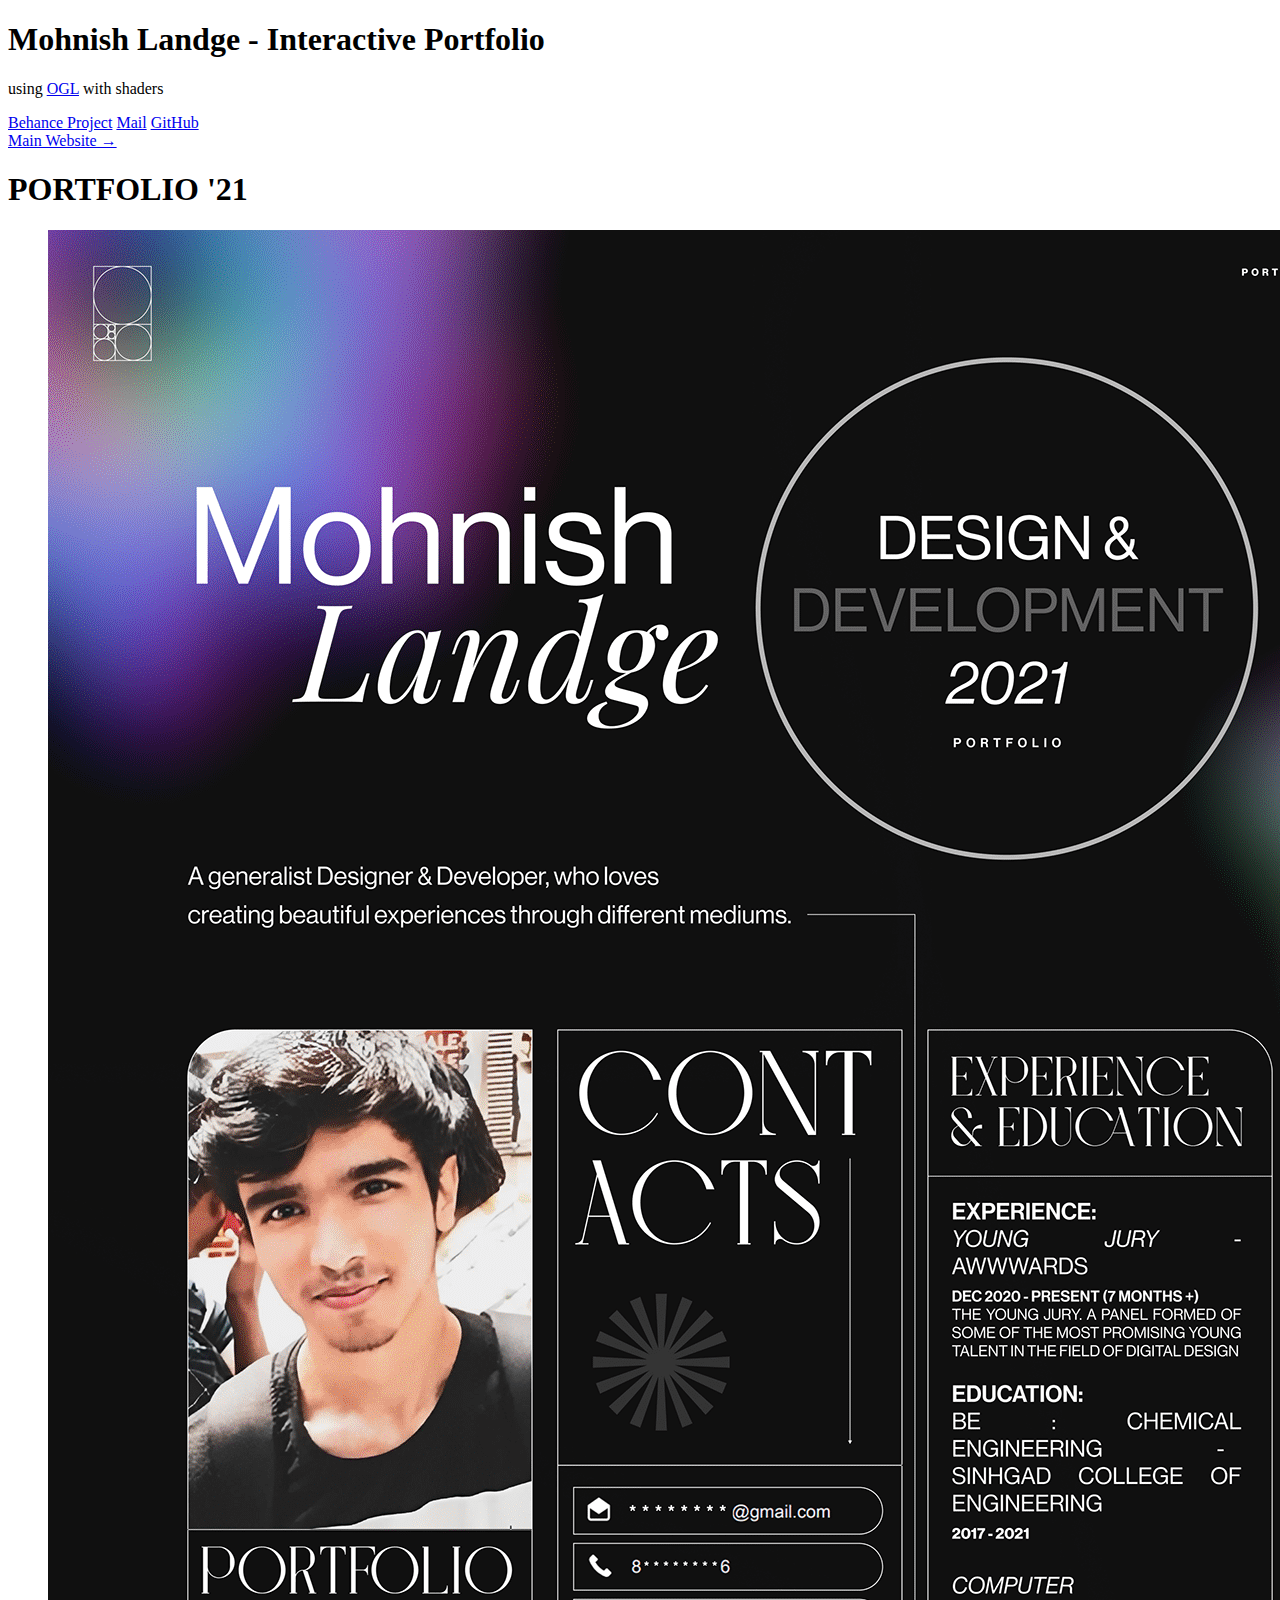
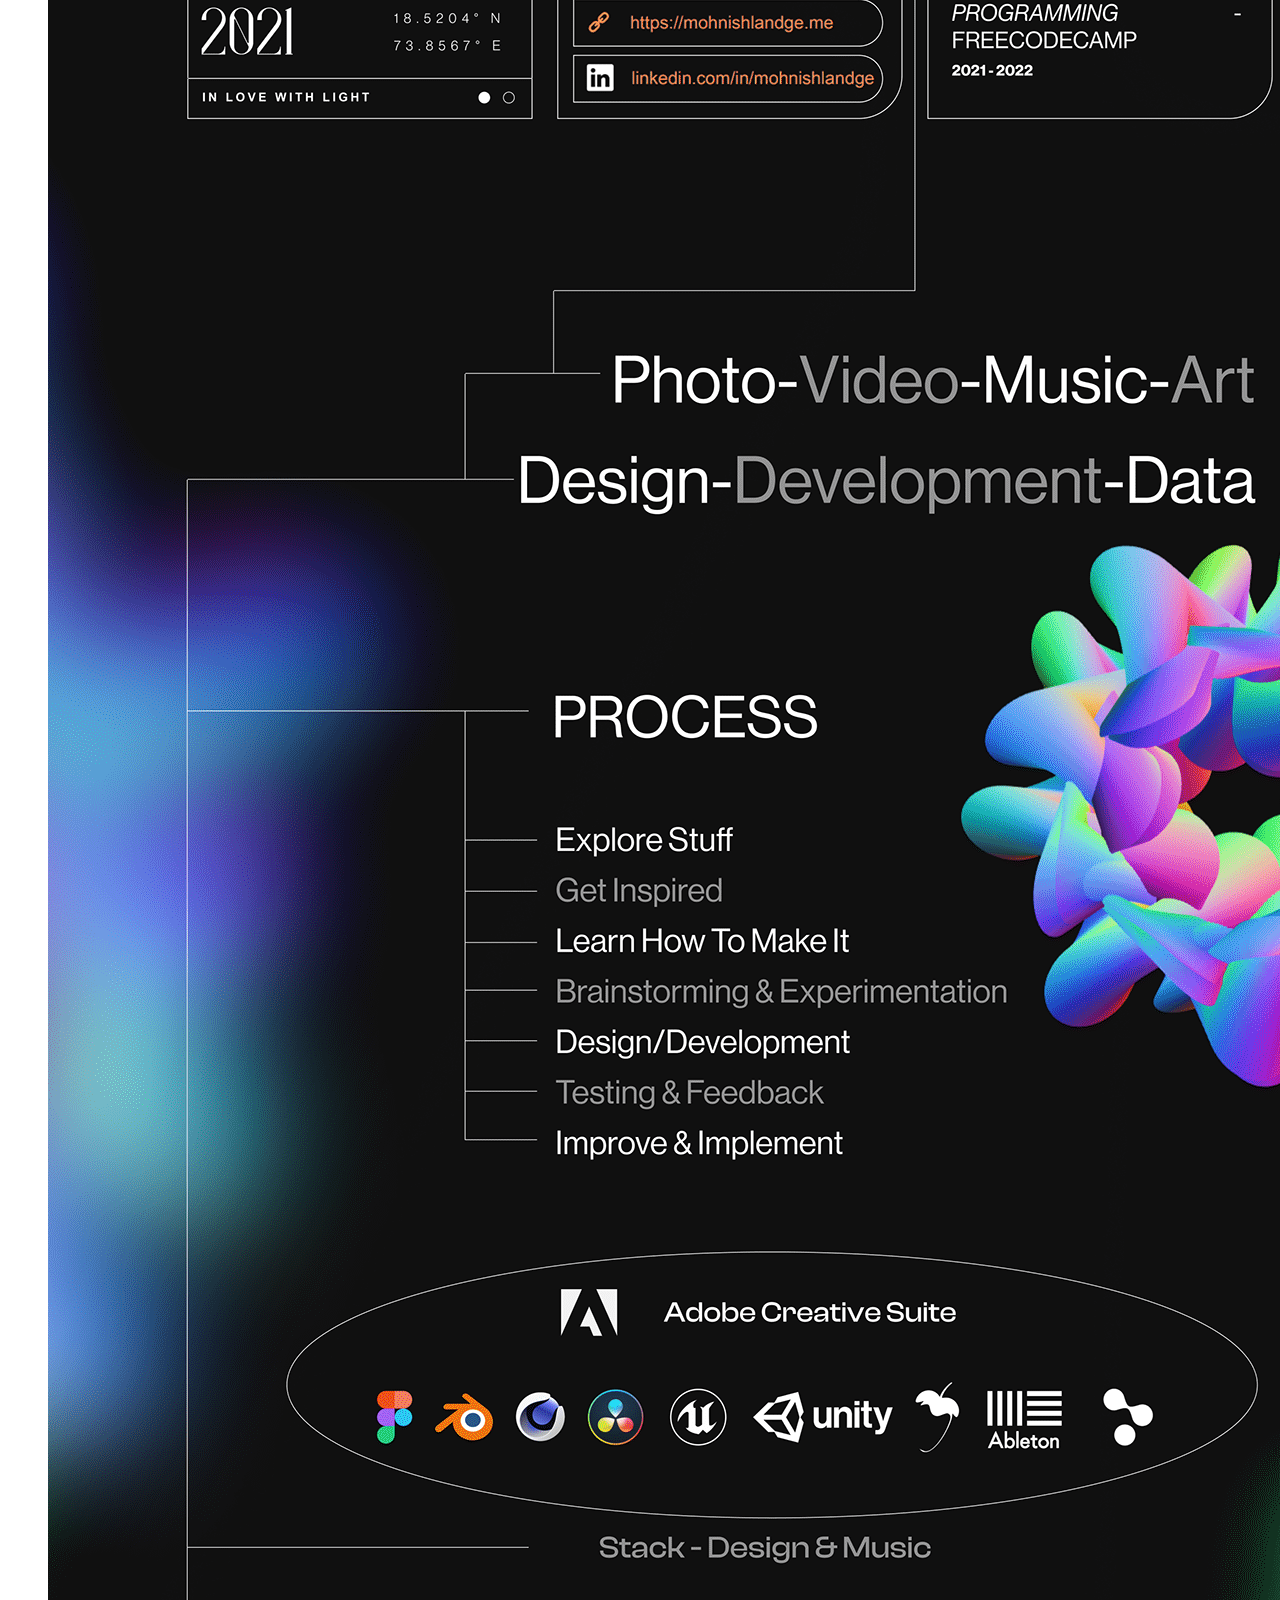
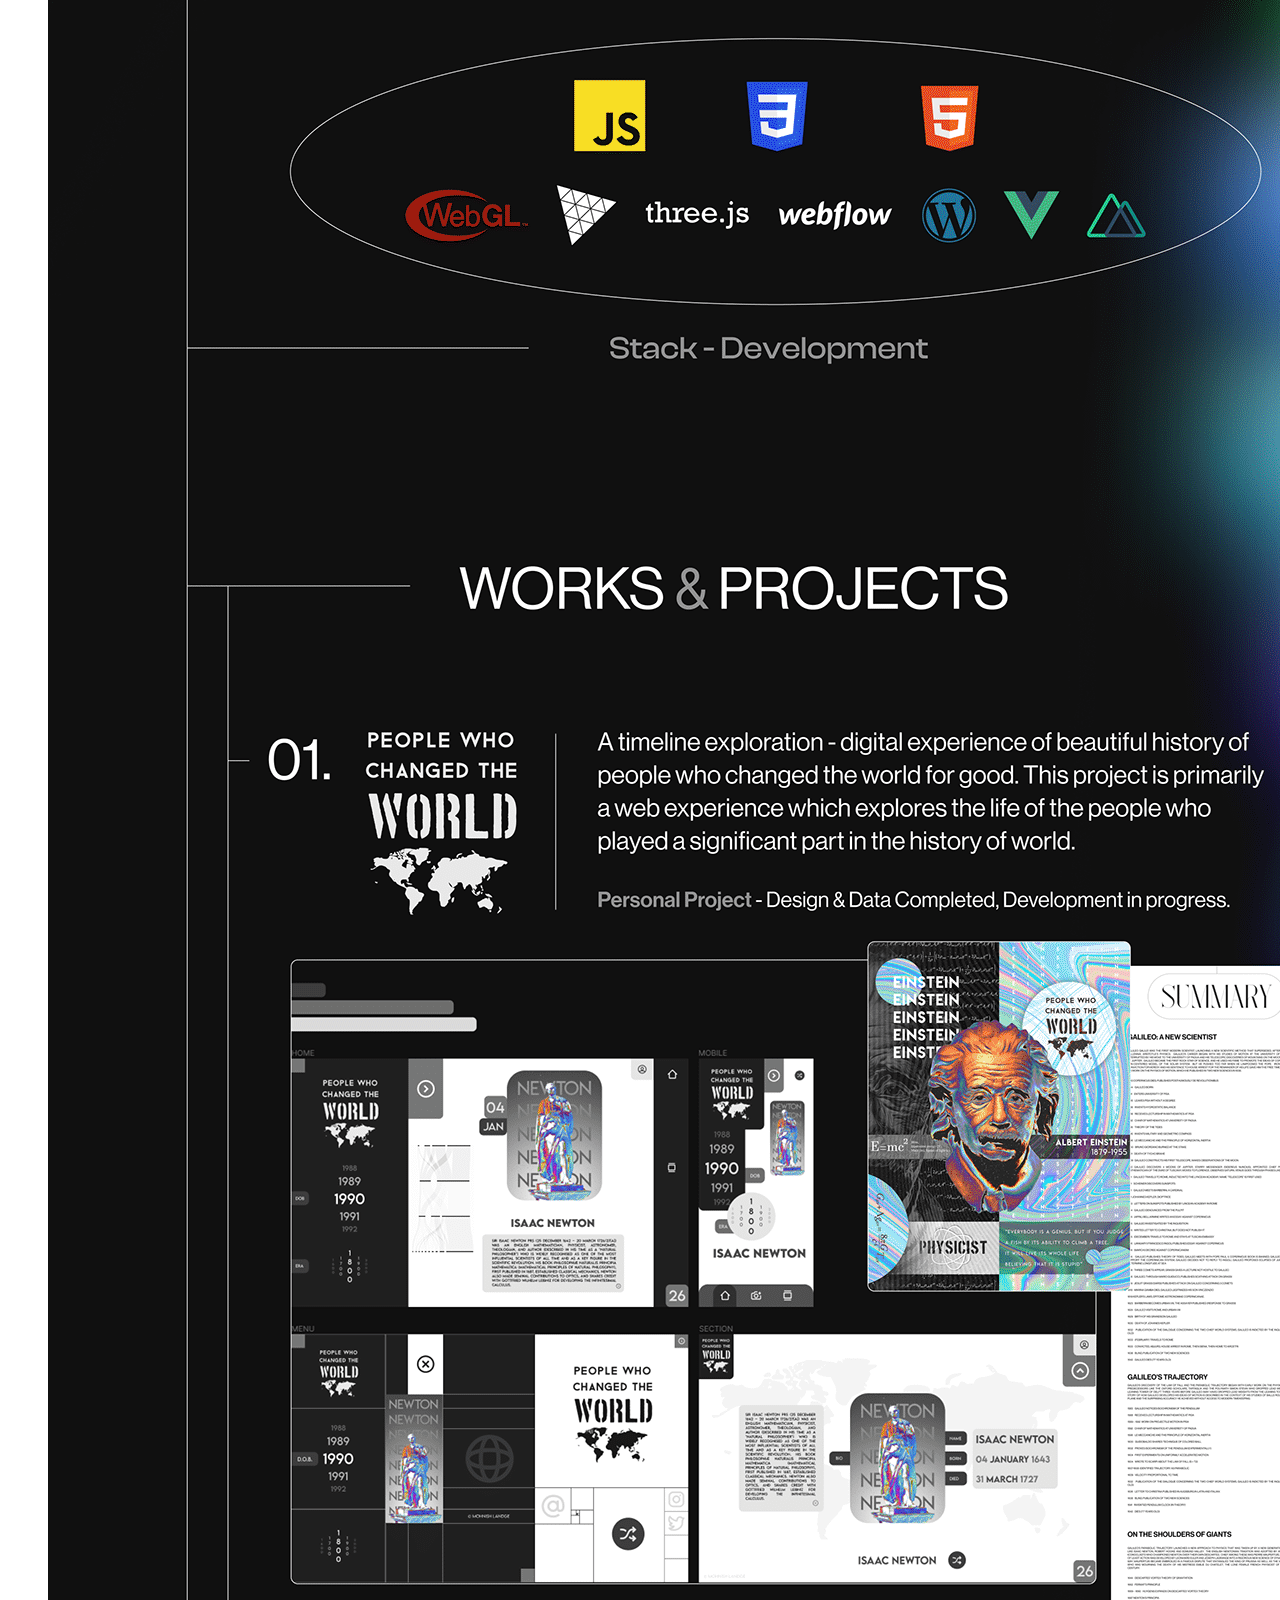
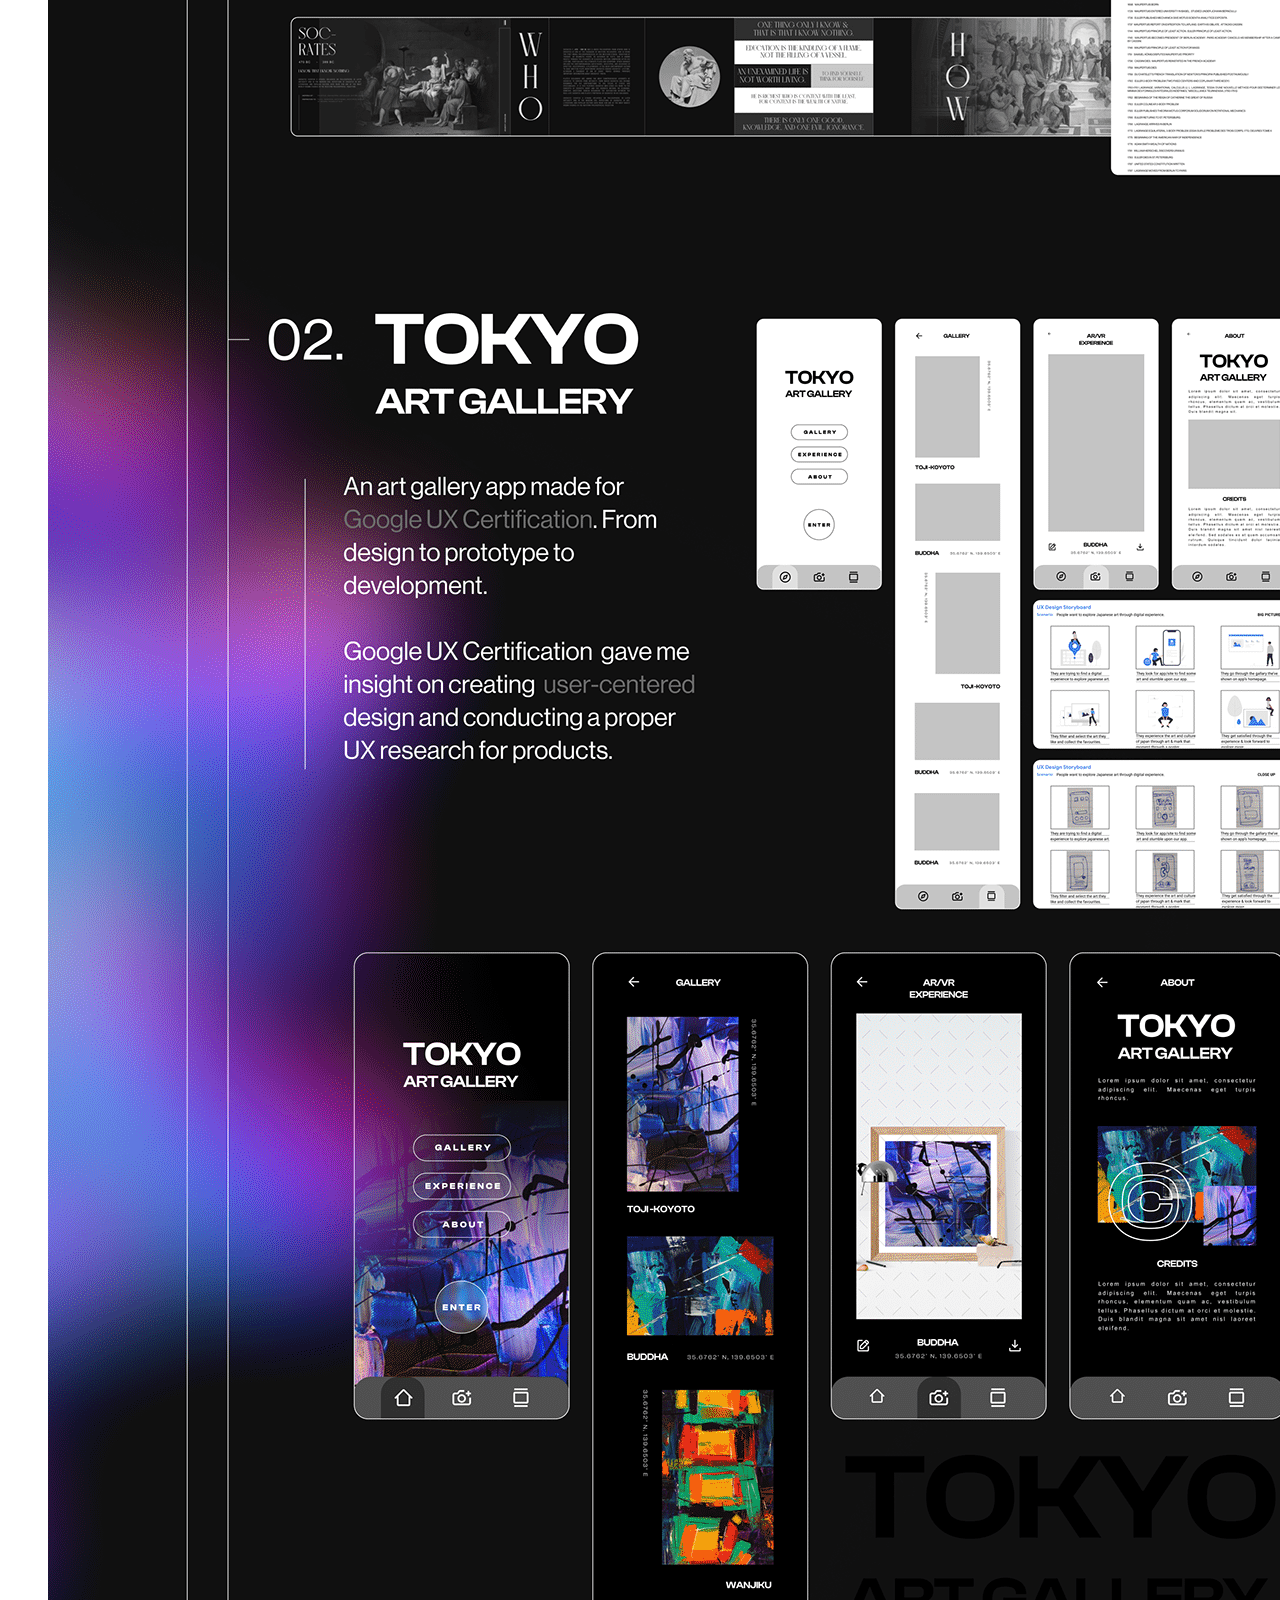
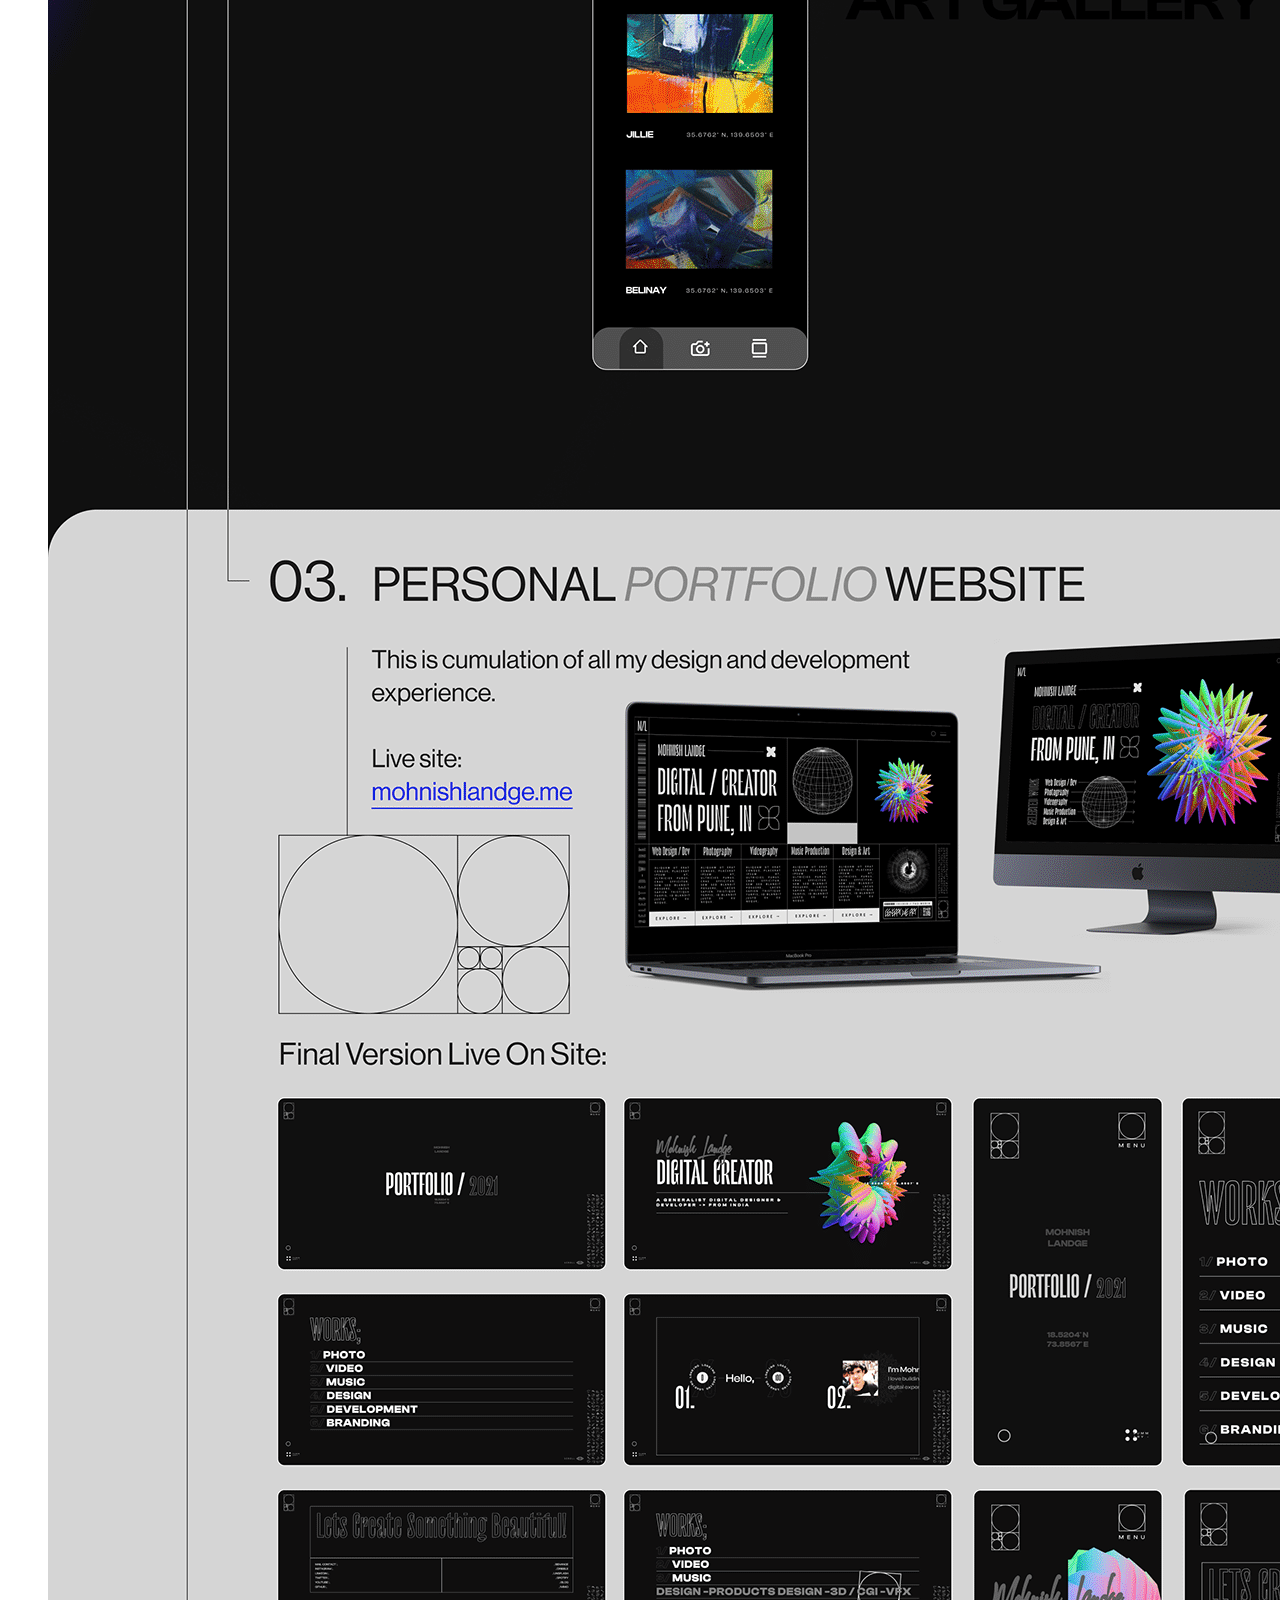
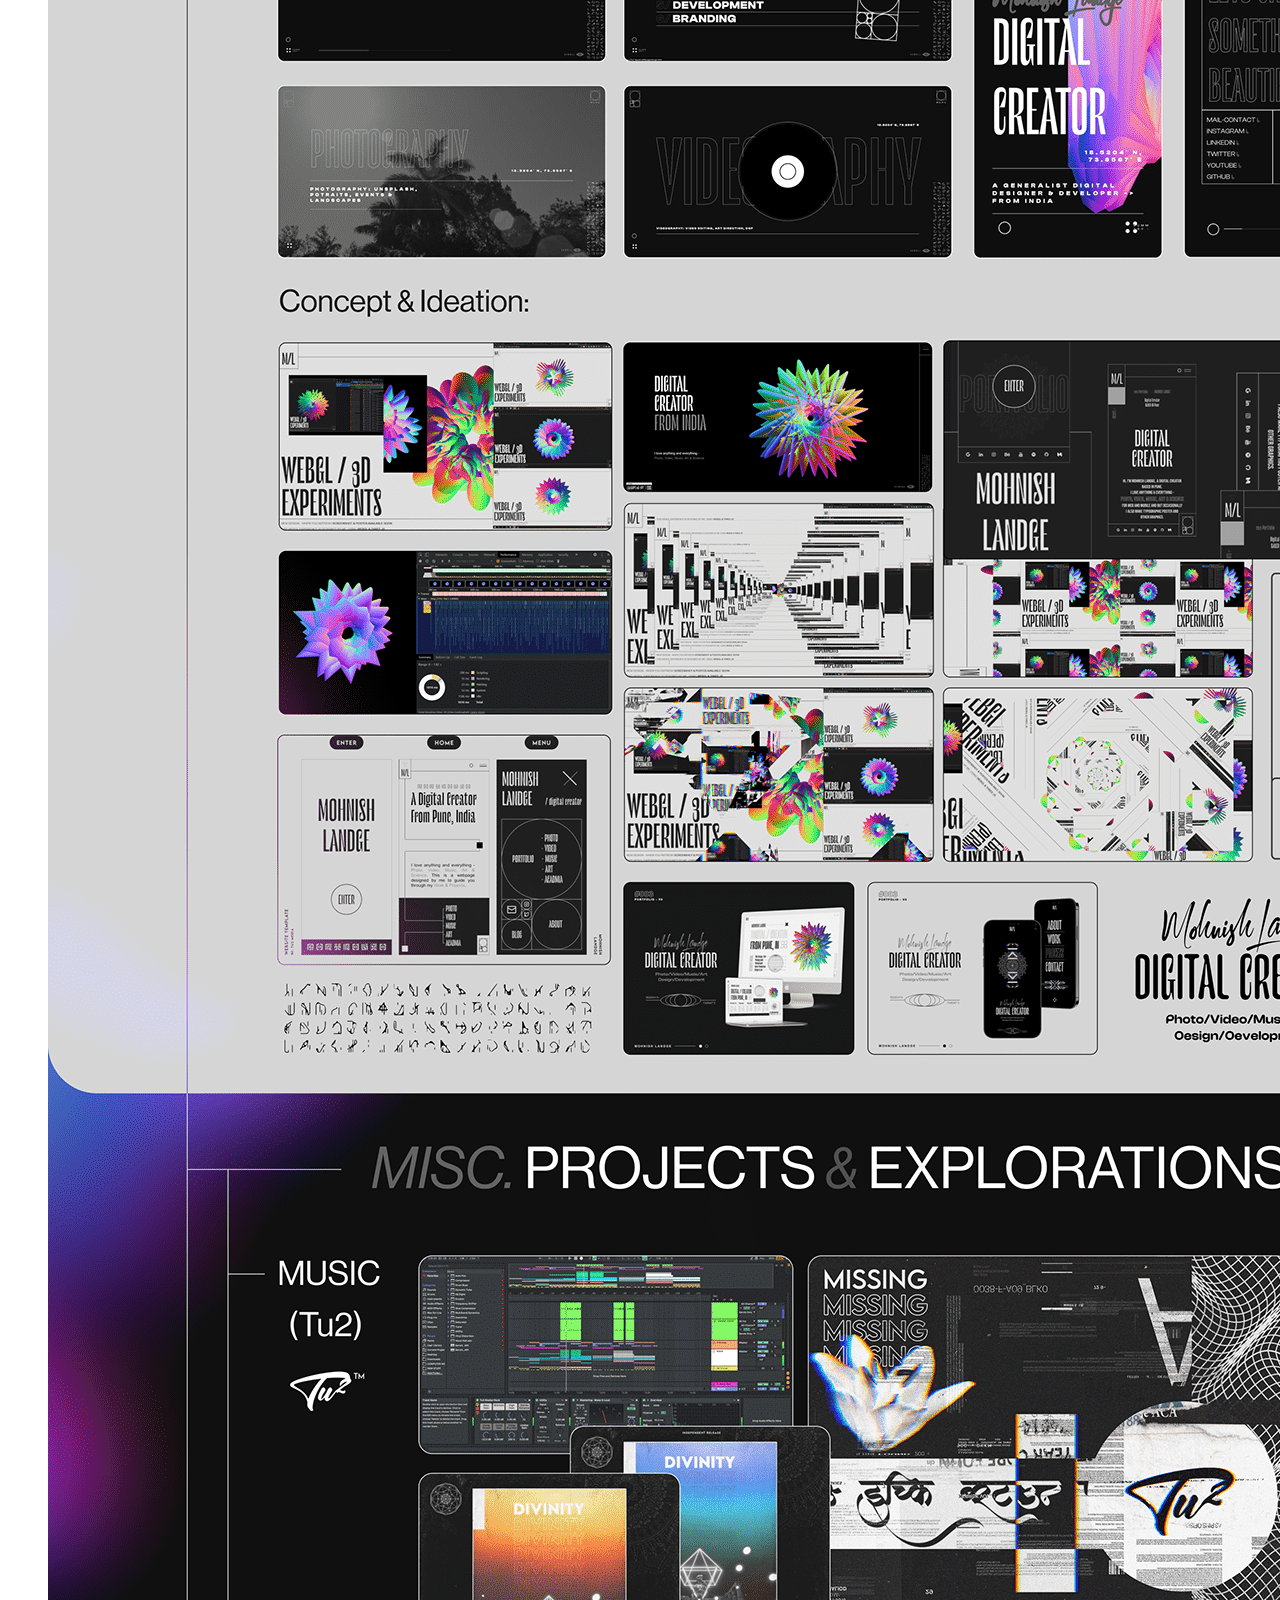
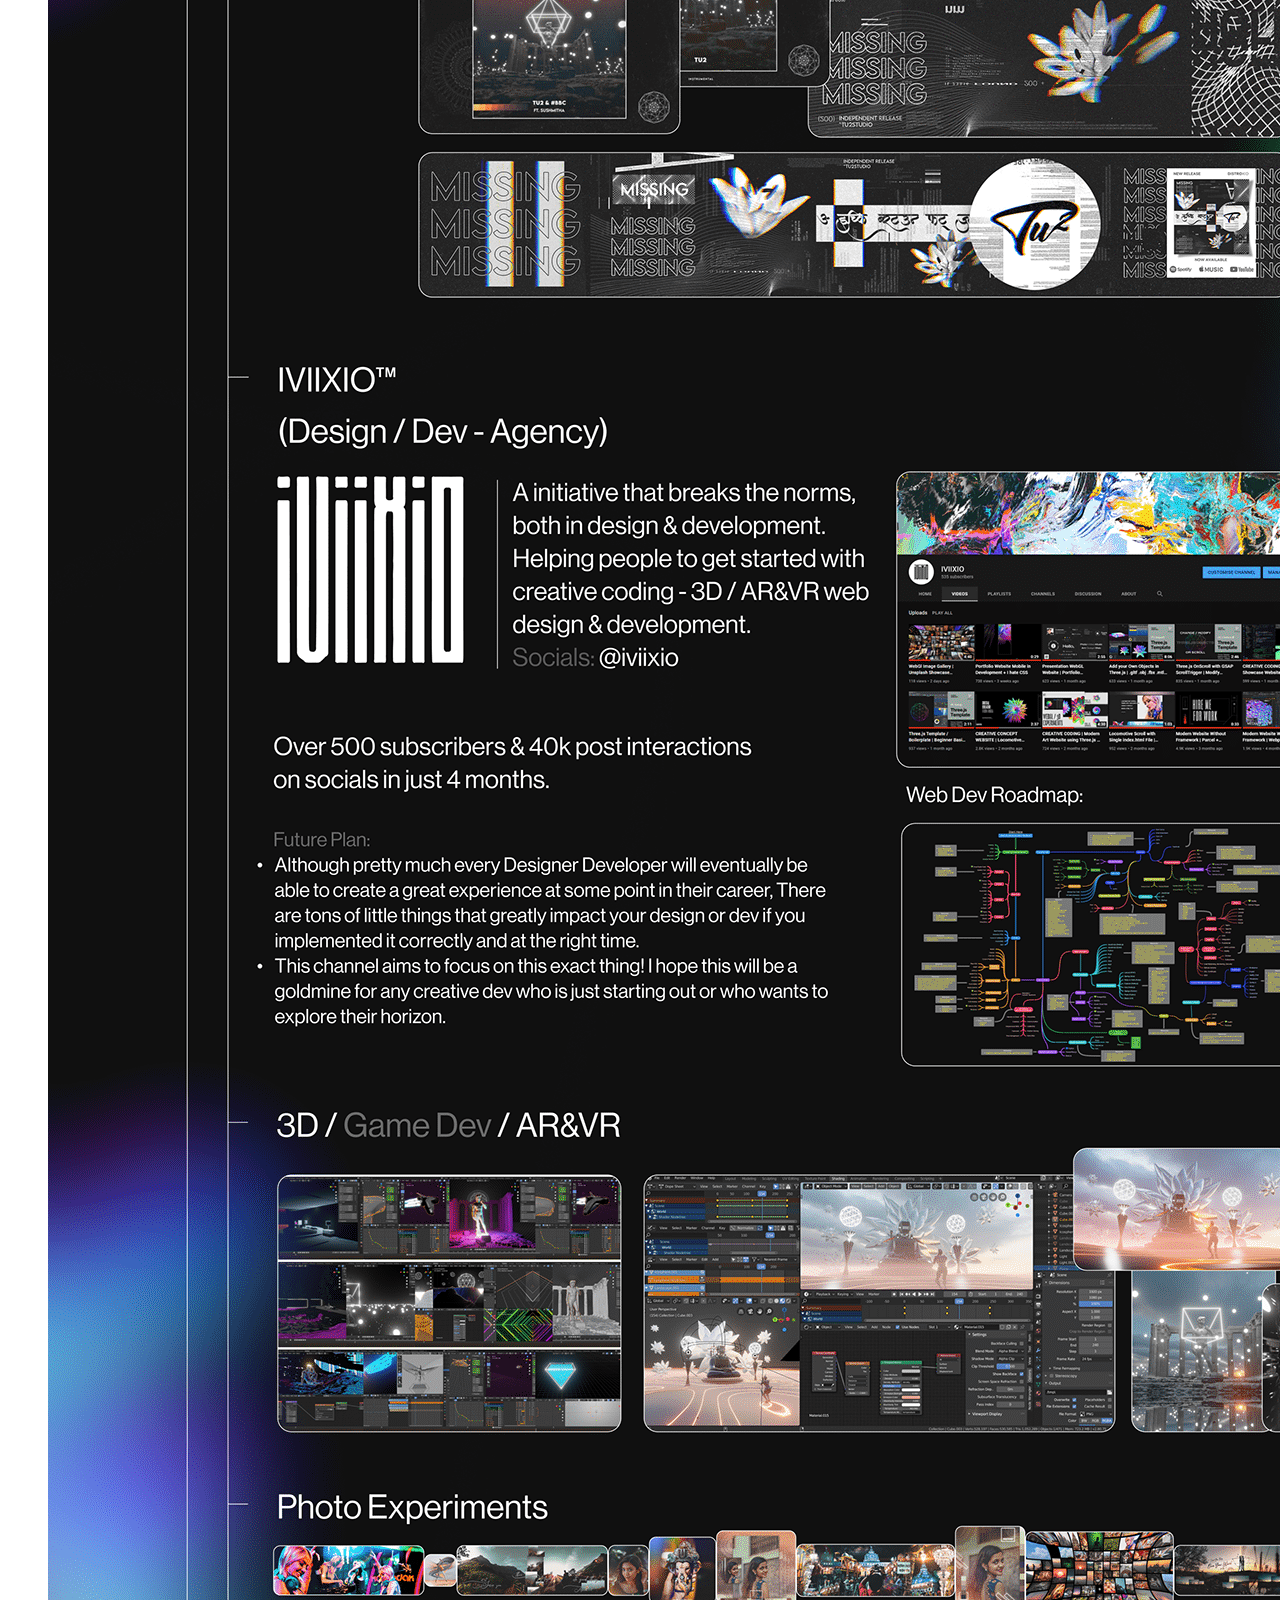
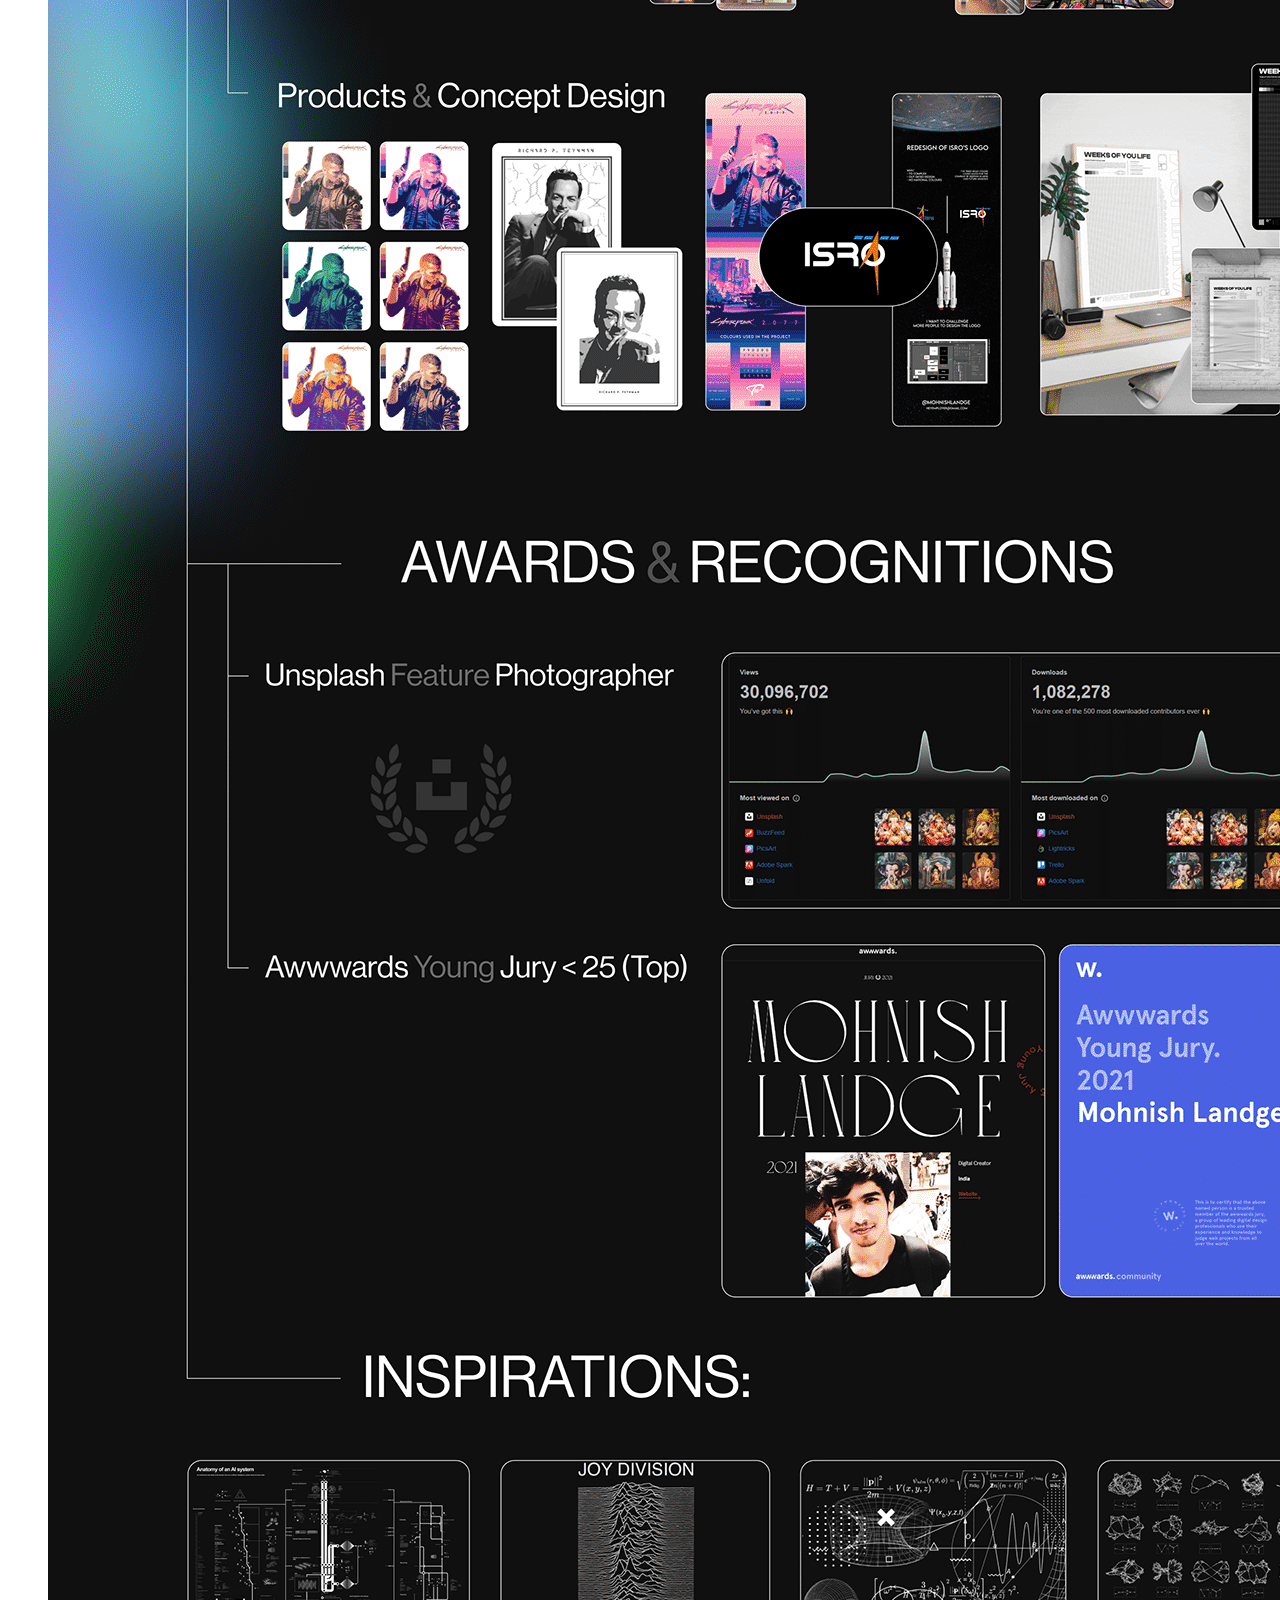
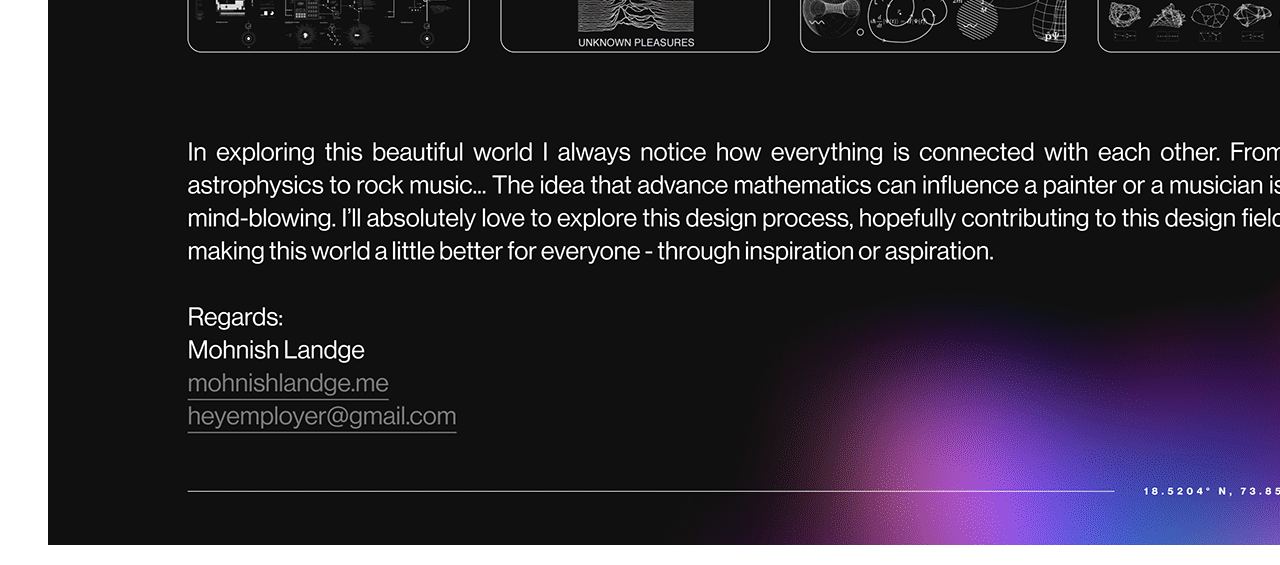
==== index.html @ 20a0af64 "up" ====
<!DOCTYPE html>
<html lang="en" class="no-js loading">
  <head>
    <meta charset="UTF-8" />
    <meta name="viewport" content="width=device-width, initial-scale=1" />
    <title>Mohnish Landge - Interactive Portfolio</title>
    <meta
      name="description"
      content="Implementation of infinite scrolling gallery using ogl - minimal WebGL library - with shaders."
    />
    <meta
      name="keywords"
      content="javascript, webgl, shaders, glsl, inspiration, web design"
    />
    <meta name="author" content="Codrops" />
    <link rel="shortcut icon" href="favicon.ico" />
  </head>

  <body data-id="0">
    <main>
      <div class="frame">
        <div class="frame__title-wrap">
          <h1 class="frame__title">Mohnish Landge - Interactive Portfolio</h1>
          <p class="frame__tagline">
            using <a href="https://github.com/oframe/ogl">OGL</a> with shaders
          </p>
        </div>

        <div class="frame__links">
          <a
            href="https://www.behance.net/gallery/123709459/Information-Interaction-Design-Development-Portfolio"
            >Behance Project</a
          >
          <a href="mailto:heyemployer@gmail.com">Mail</a>
          <a href="https://github.com/mohnishlandge" target="_blank">GitHub</a>
        </div>

        <div class="frame__demos">
          <a
            href="https://mohnishlandge.me"
            class="frame__demo frame__demo--current"
            >Main Website &rarr;</a
          >
        </div>
      </div>

      <div class="demo-1">
        <div class="demo-1__header">
          <h1 class="demo-1__title">PORTFOLIO '21</h1>
        </div>

        <div class="demo-1__gallery">
          <figure class="demo-1__gallery__figure">
            <img
              class="demo-1__gallery__image"
              src="images/demo-1/portfolio.png"
            />
          </figure>
        </div>
      </div>
    </main>
  </body>
</html>
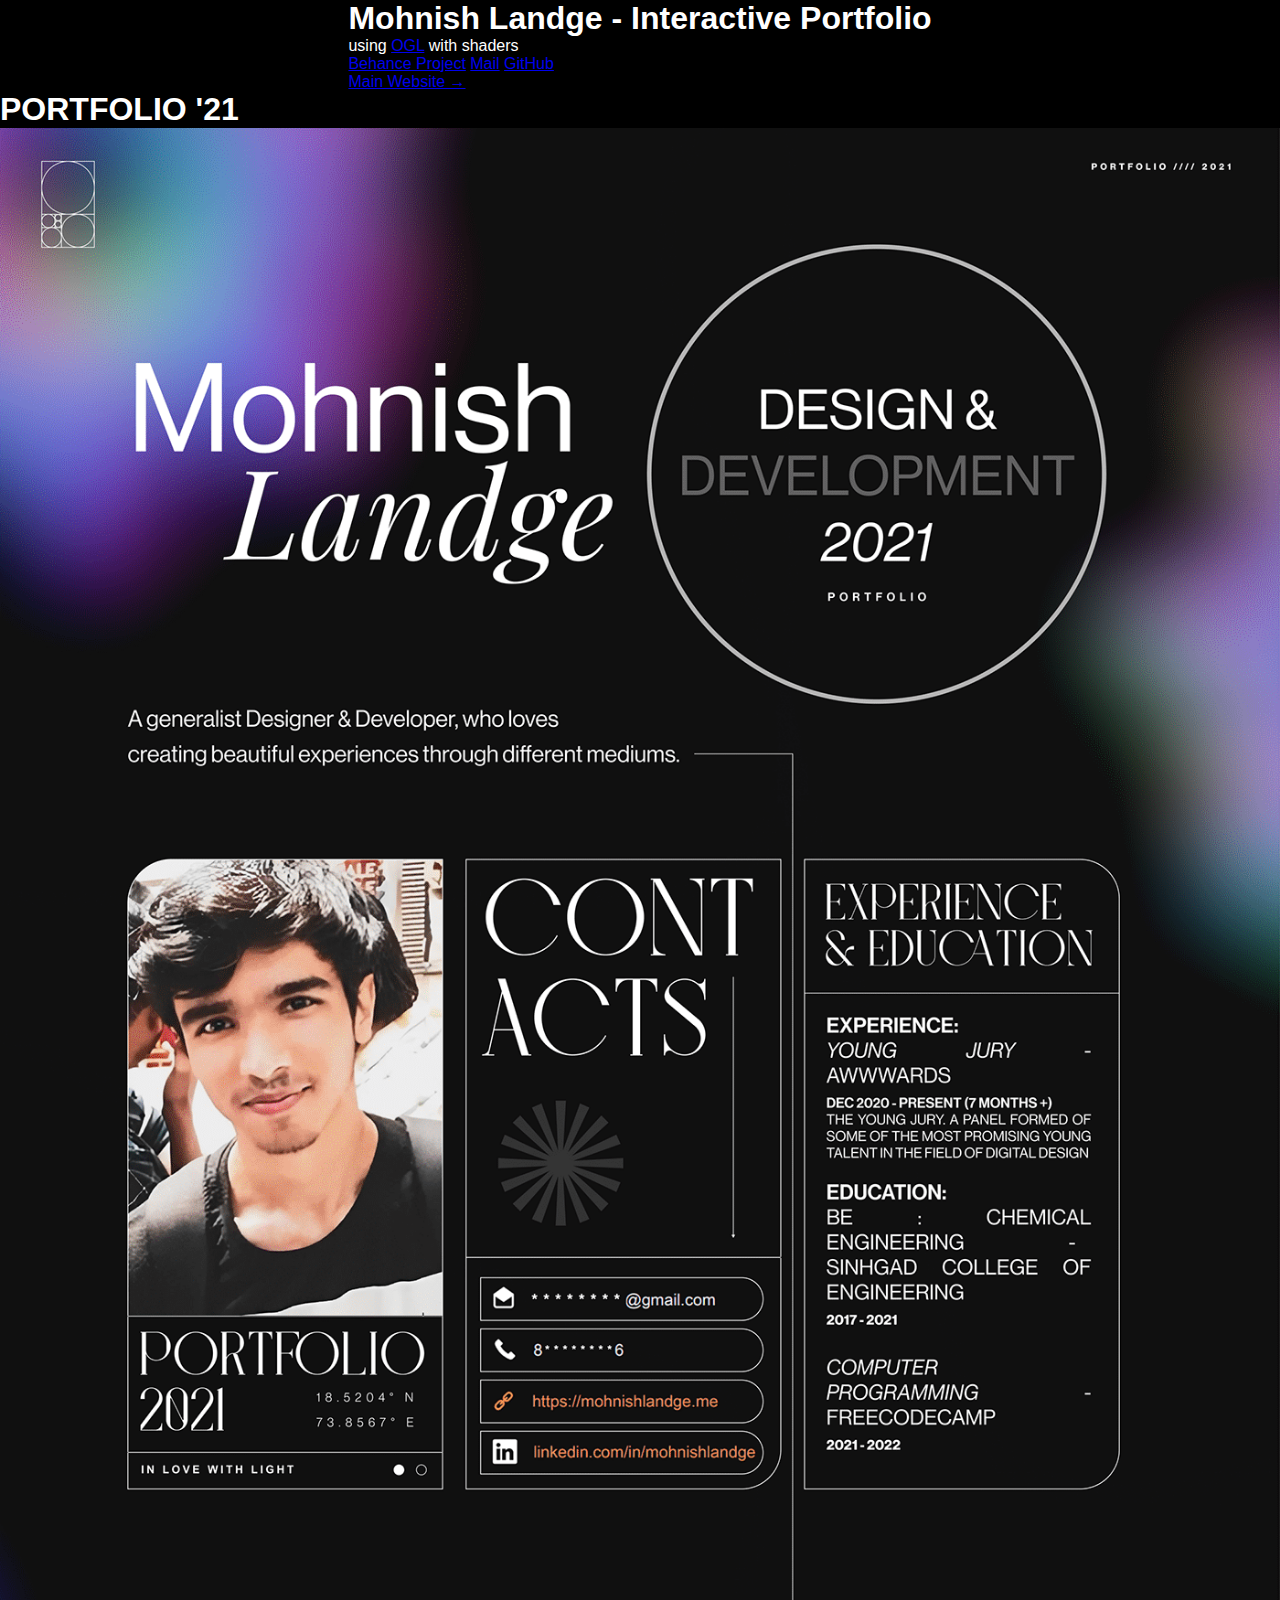
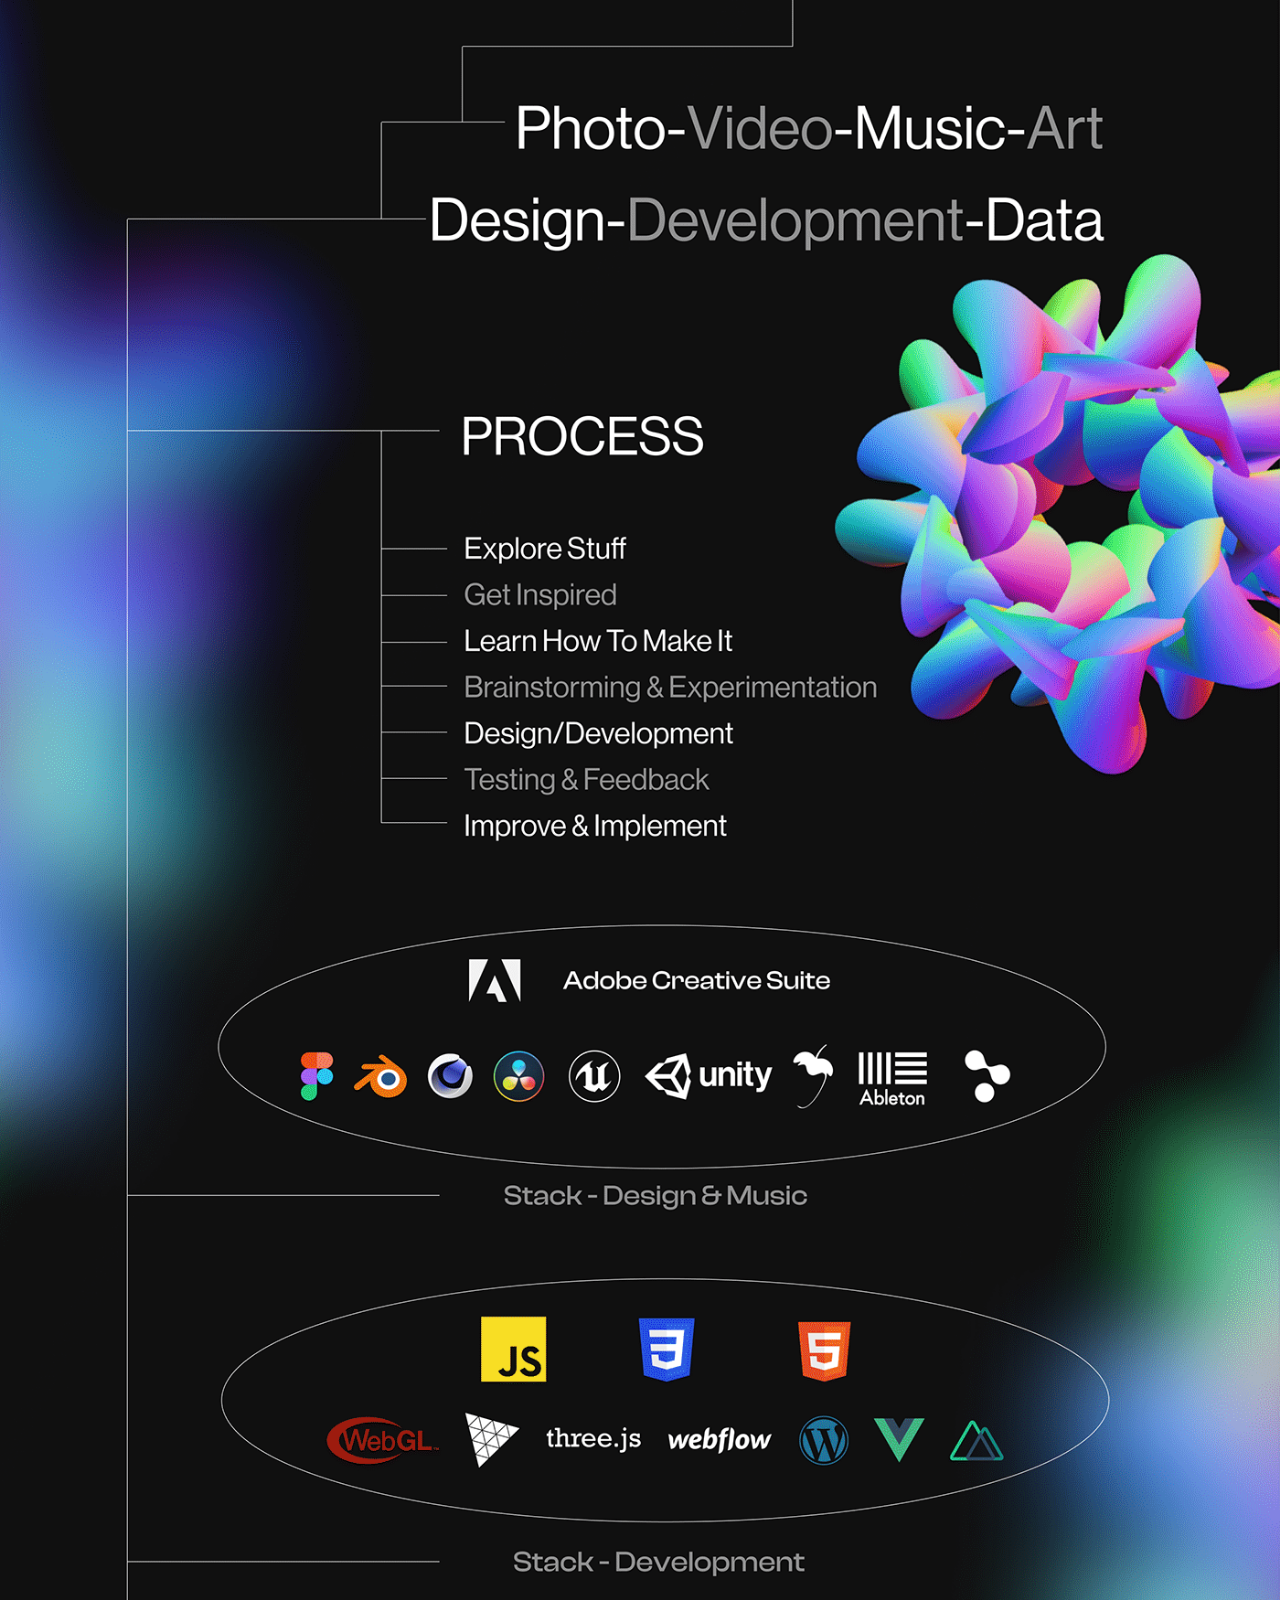
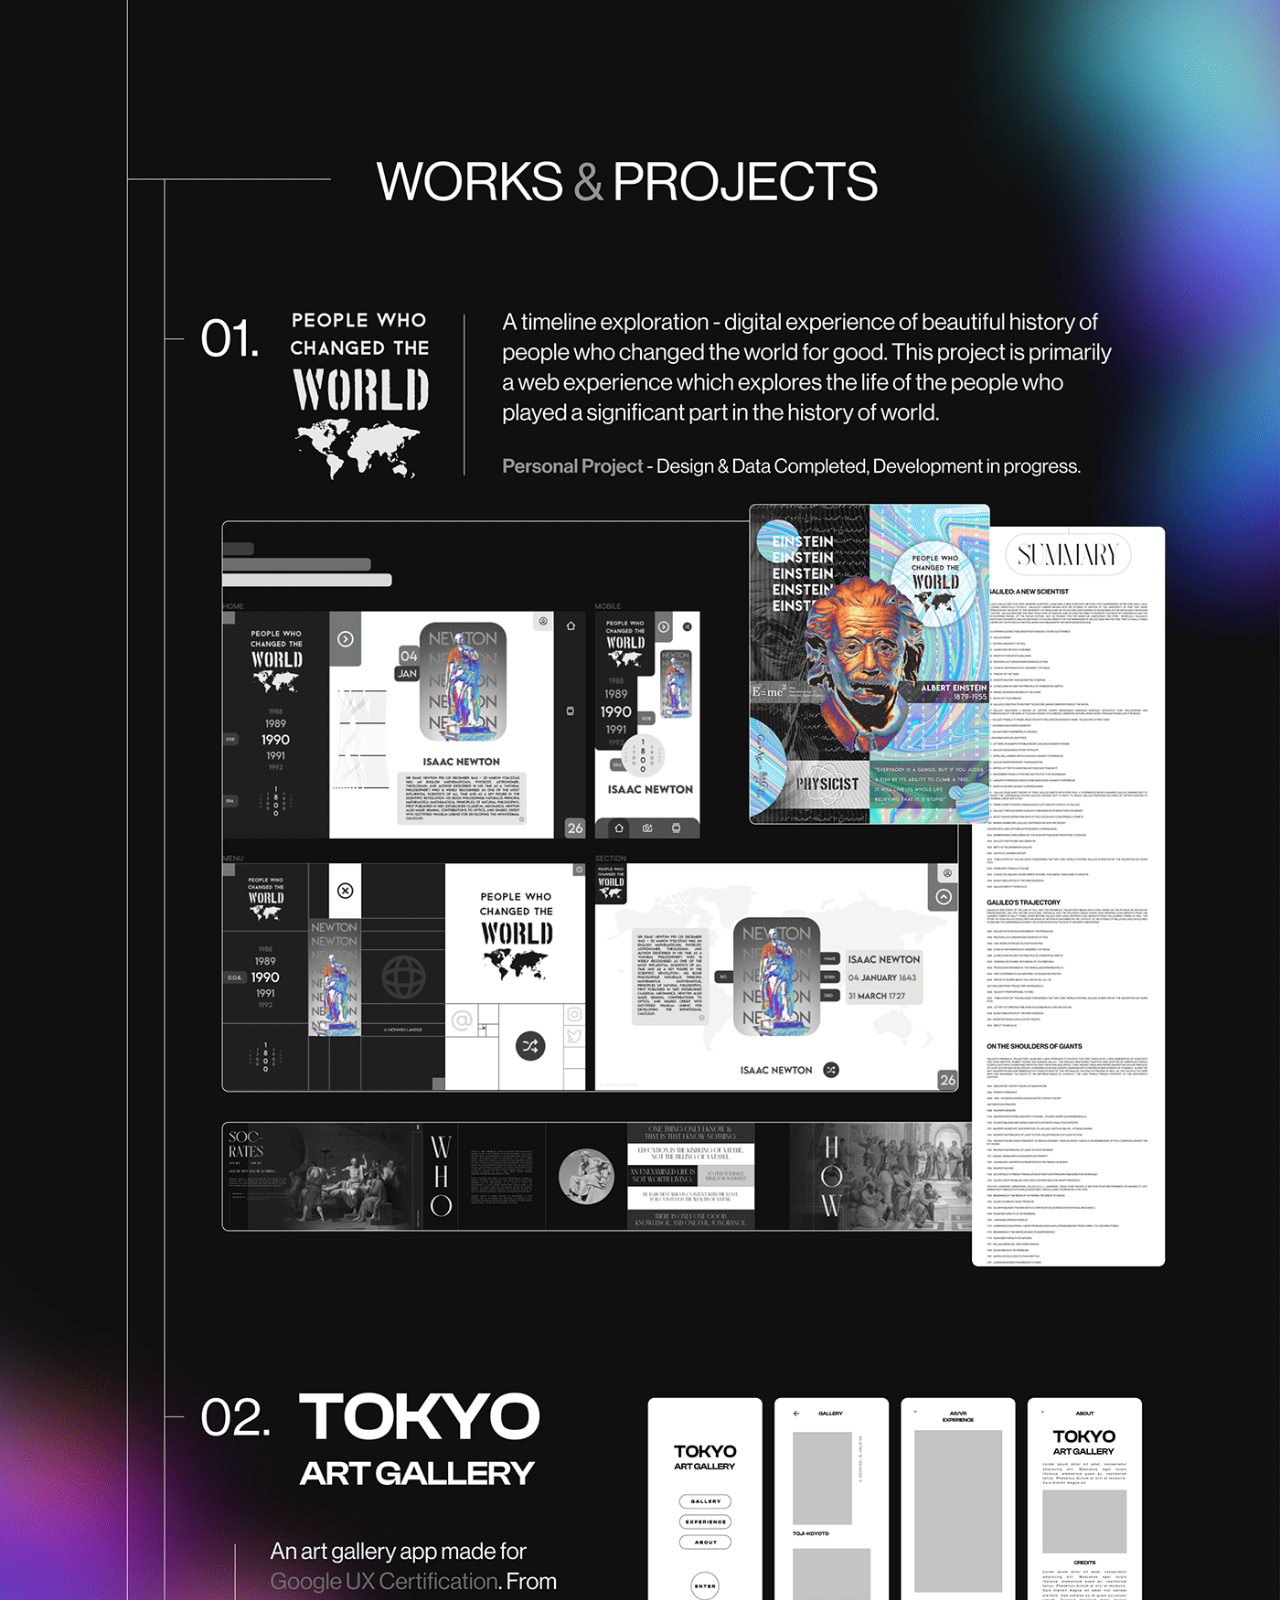
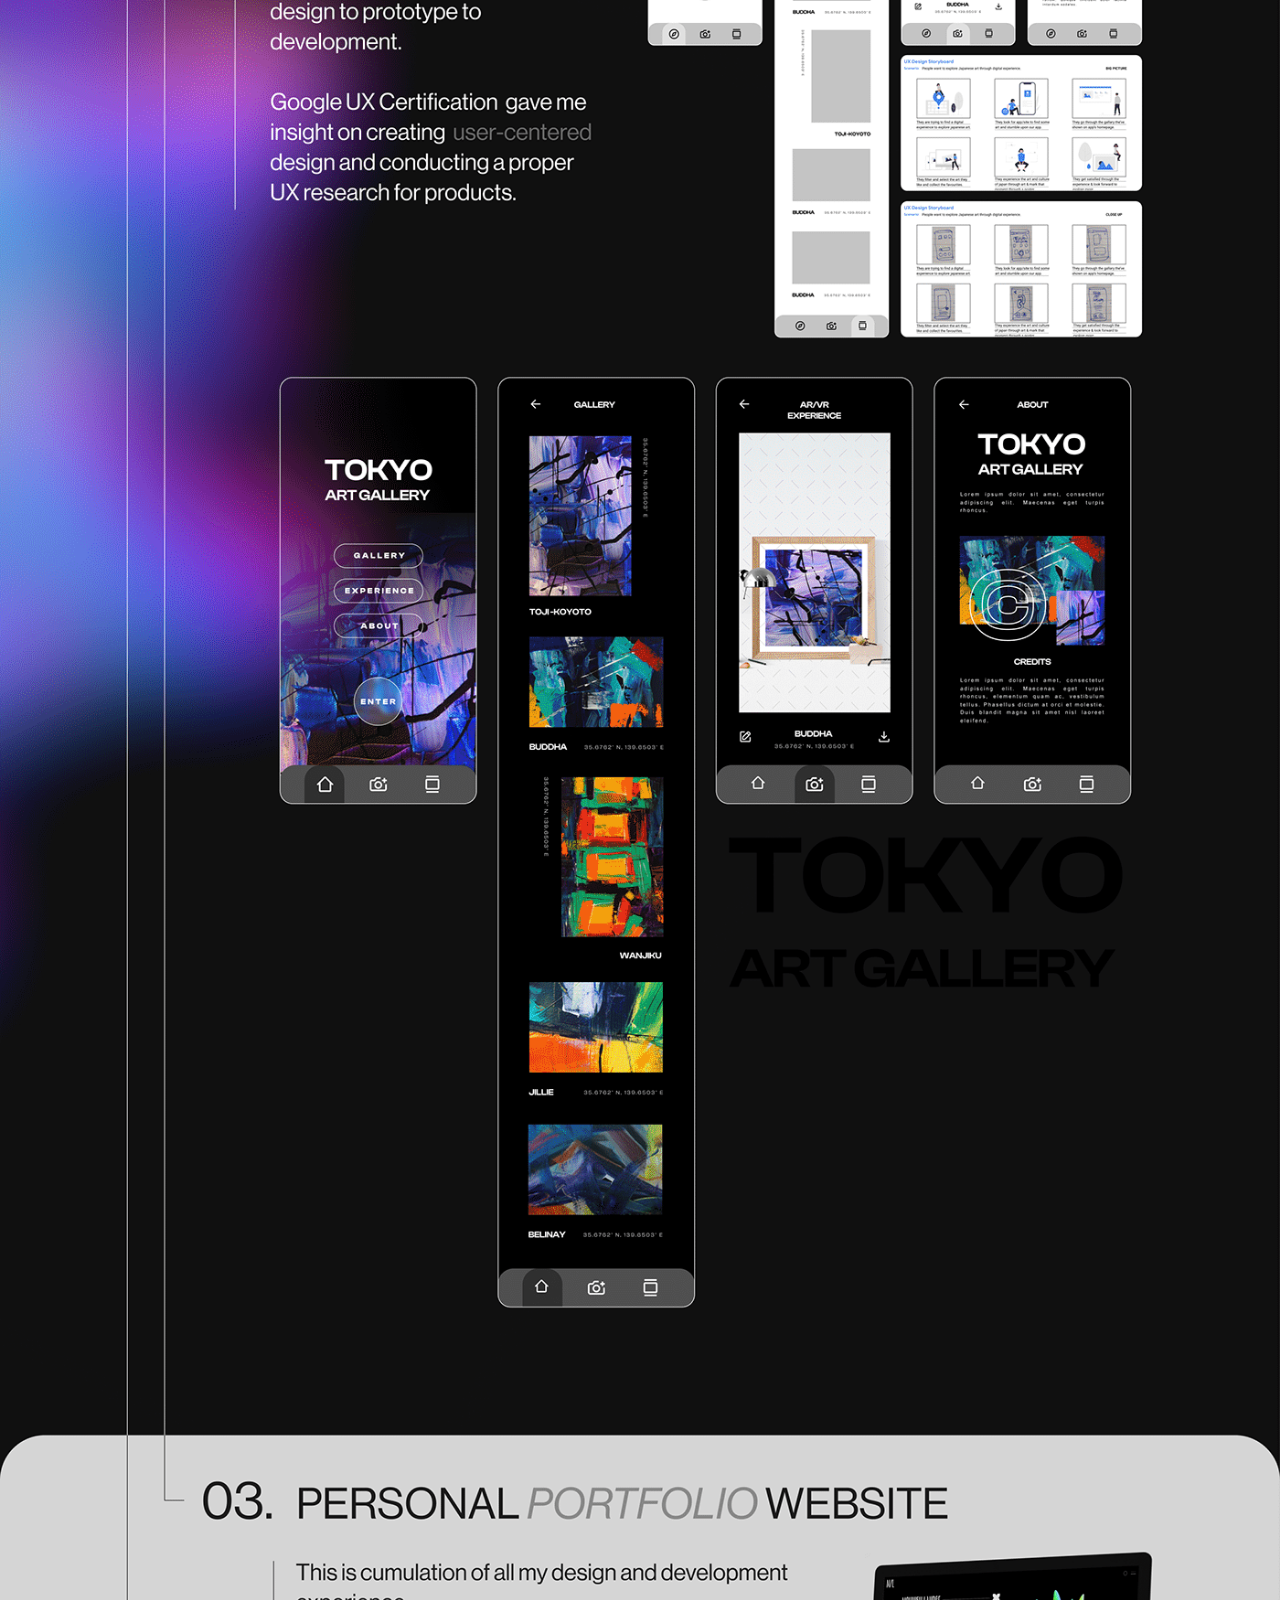
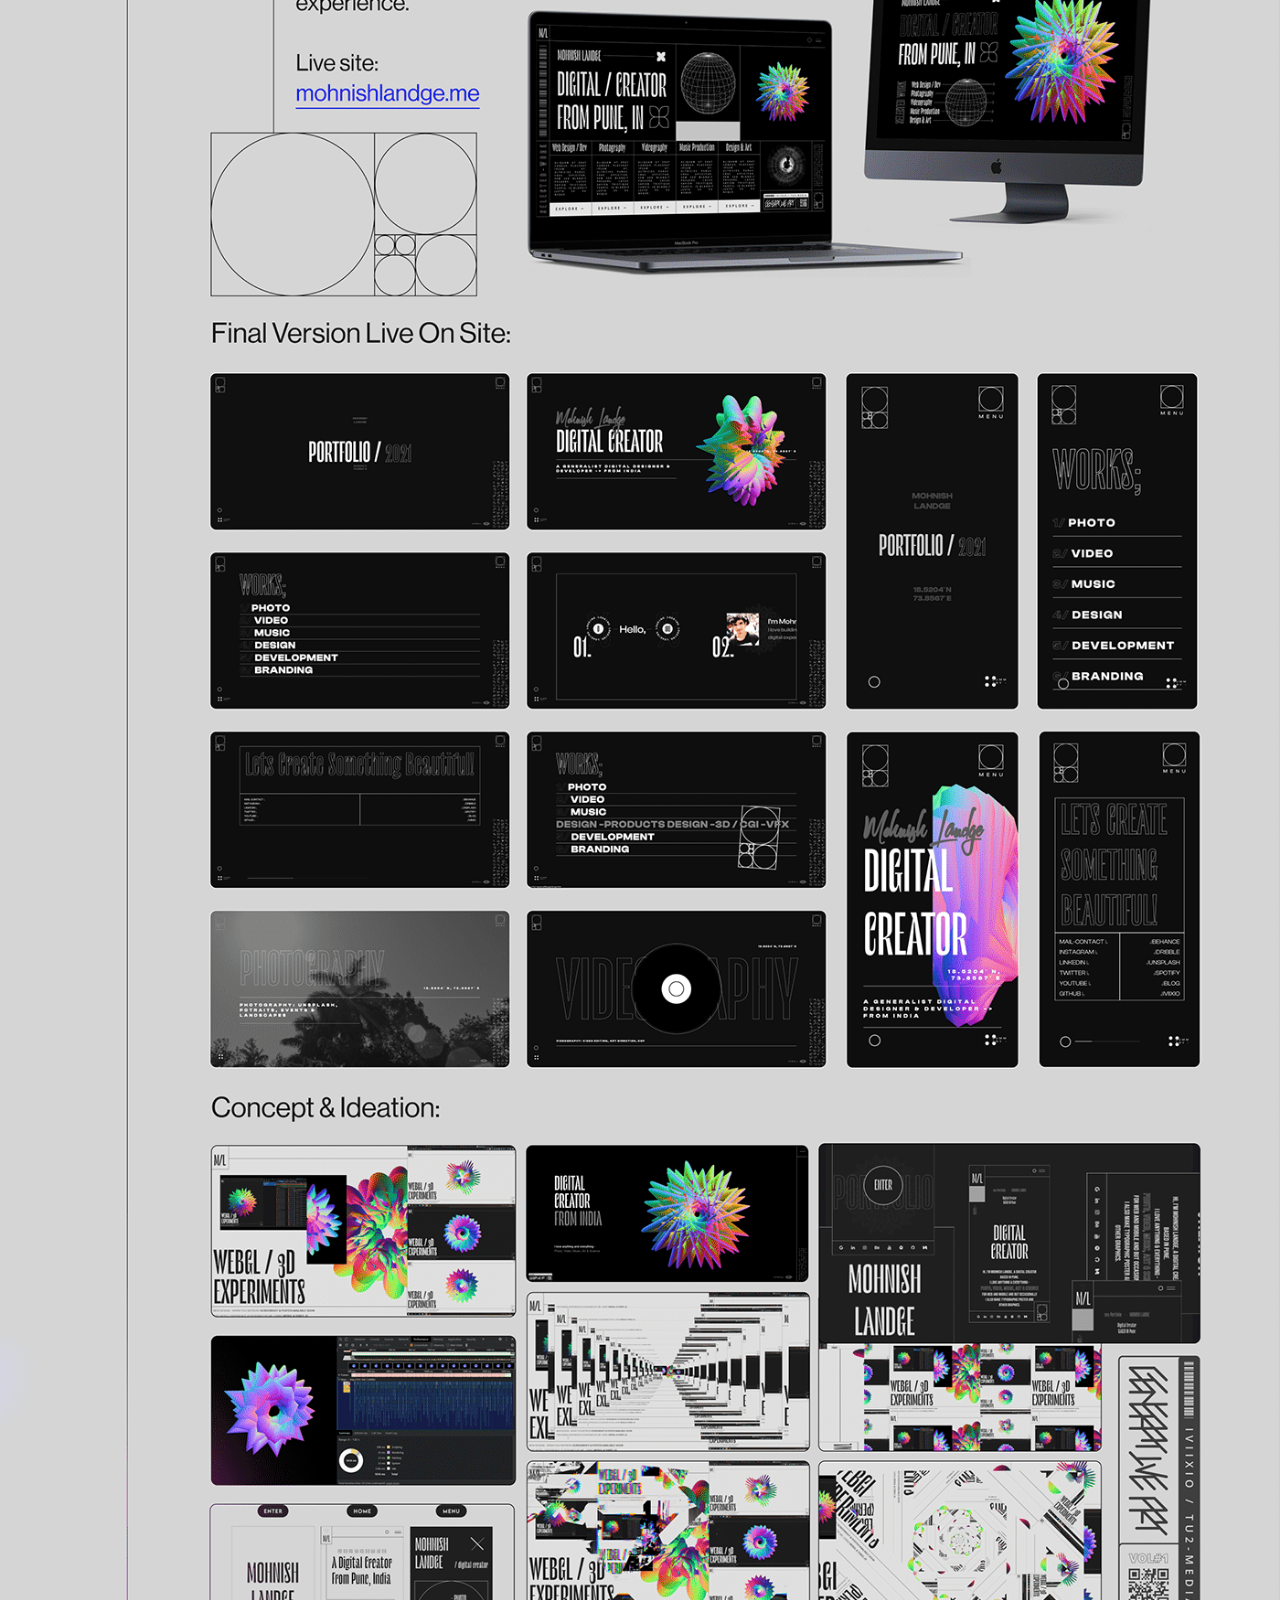
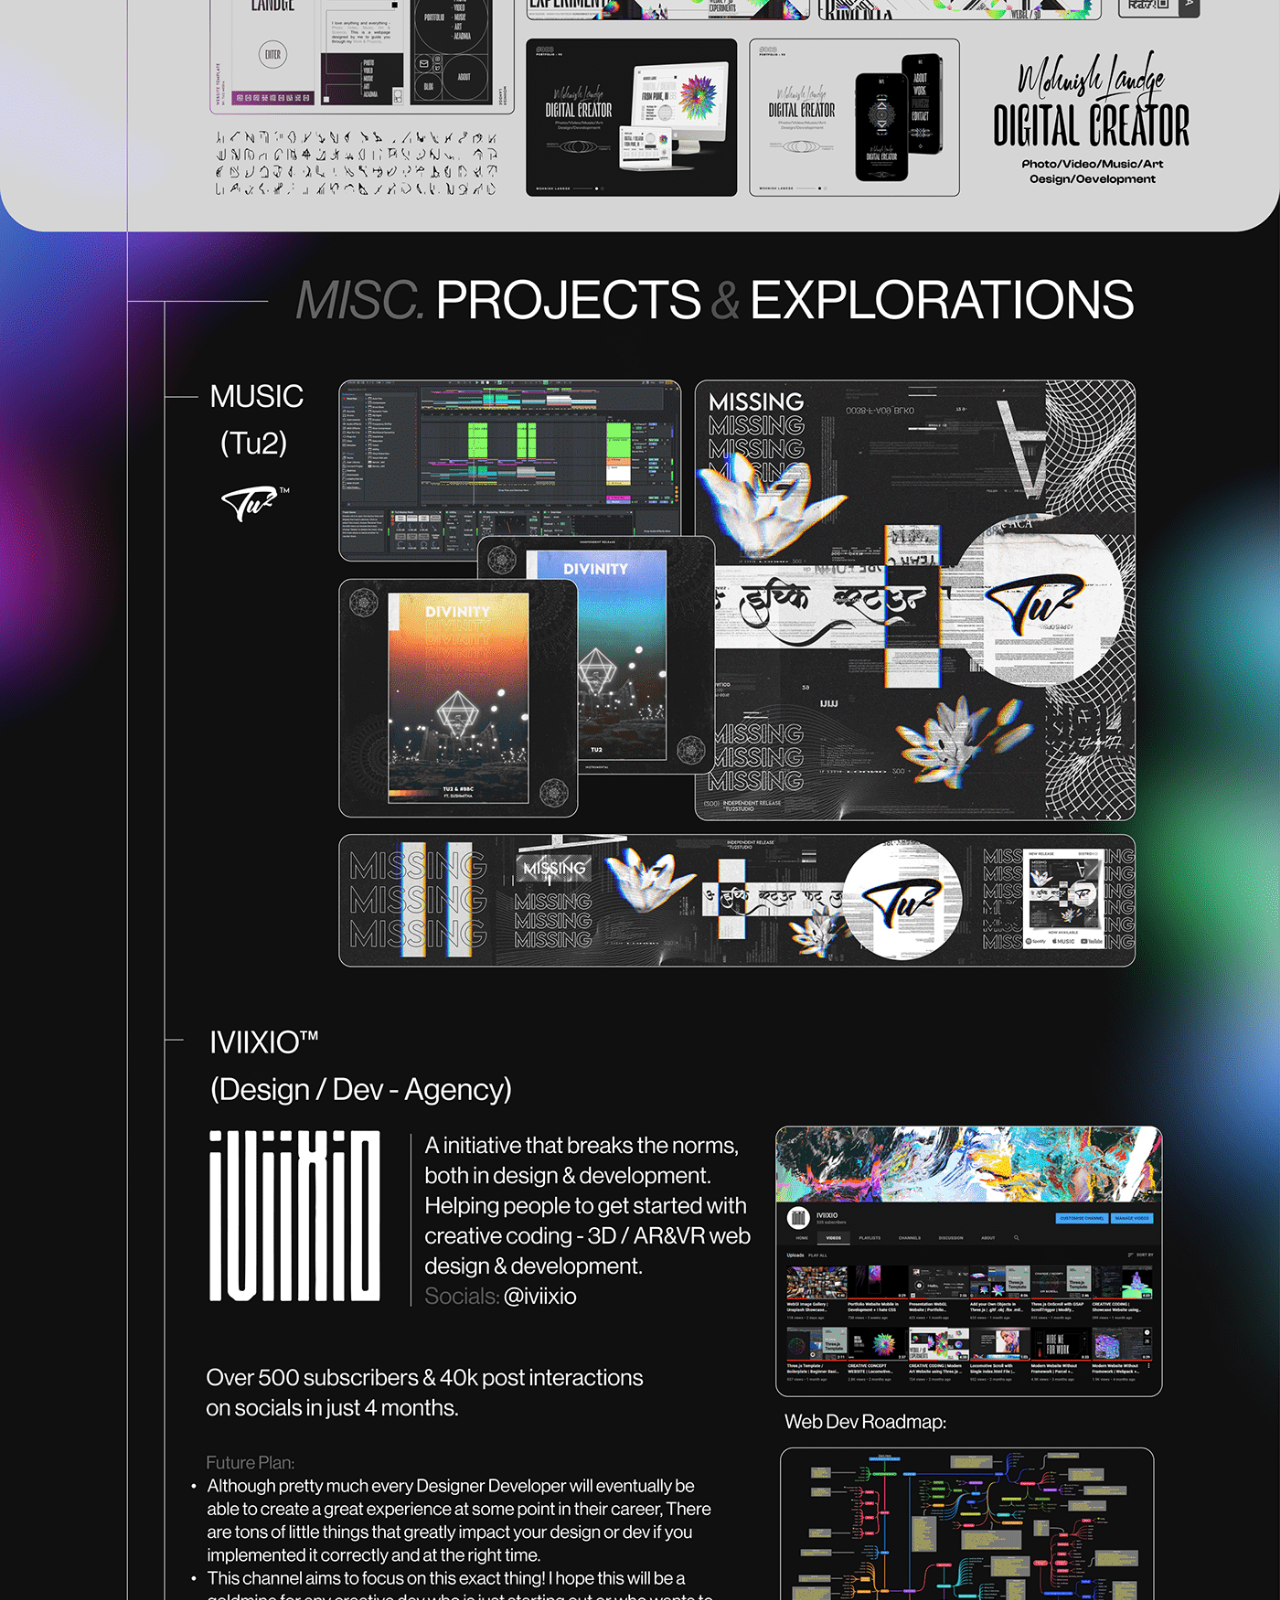
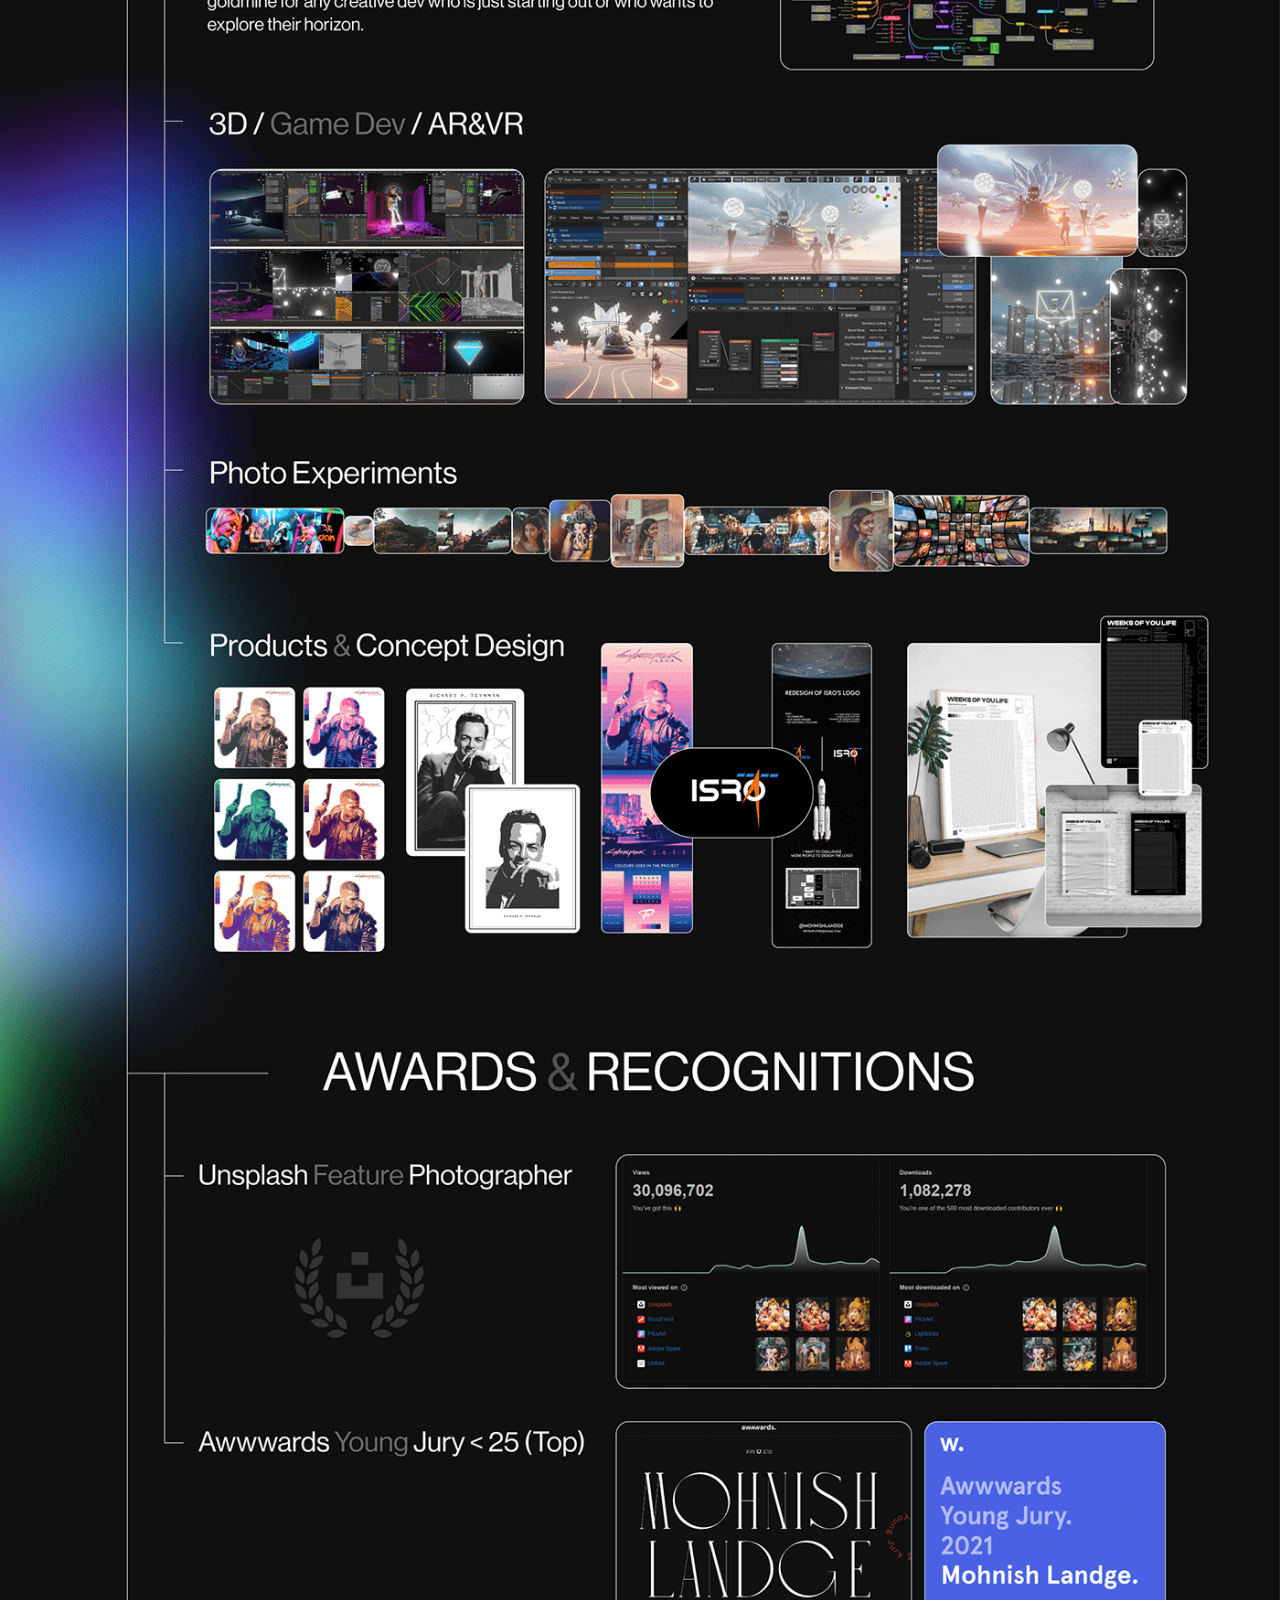
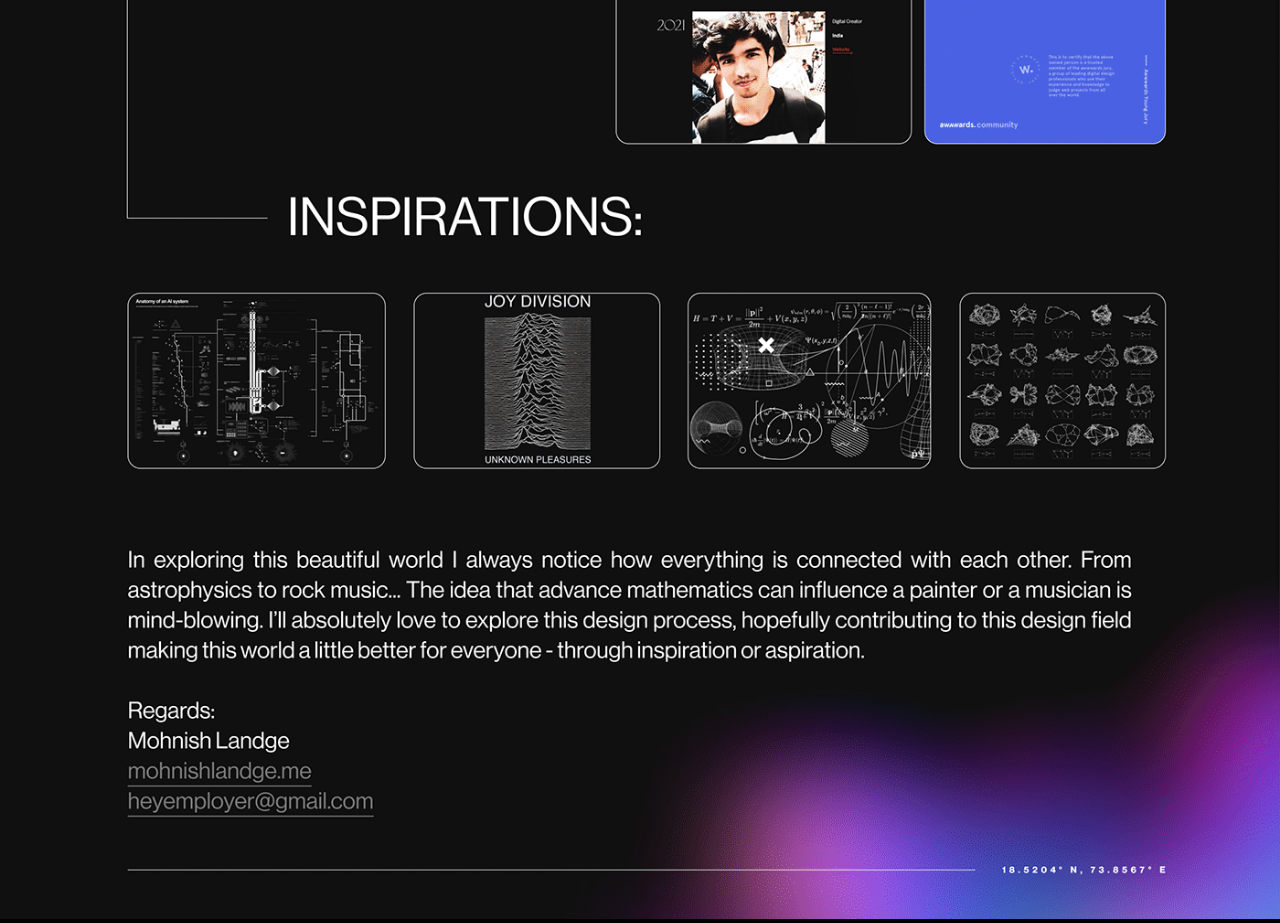
==== commit 025646ed: "up" ====
--- a/index.html
+++ b/index.html
@@ -14,6 +14,7 @@
     />
     <meta name="author" content="Codrops" />
     <link rel="shortcut icon" href="favicon.ico" />
+    <link rel="stylesheet" href="./style.css" />
   </head>
 
   <body data-id="0">
--- a/style.css
+++ b/style.css
@@ -0,0 +1,20 @@
+* {
+  margin: 0;
+  padding: 0;
+}
+html {
+  background-color: black;
+  color: white;
+  overflow-x: hidden;
+  font-family: Helvetica, Arial, sans-serif;
+}
+main {
+  width: 100vw;
+  display: flex;
+  align-items: center;
+  justify-content: center;
+  flex-direction: column;
+}
+img {
+  width: 100%;
+}
